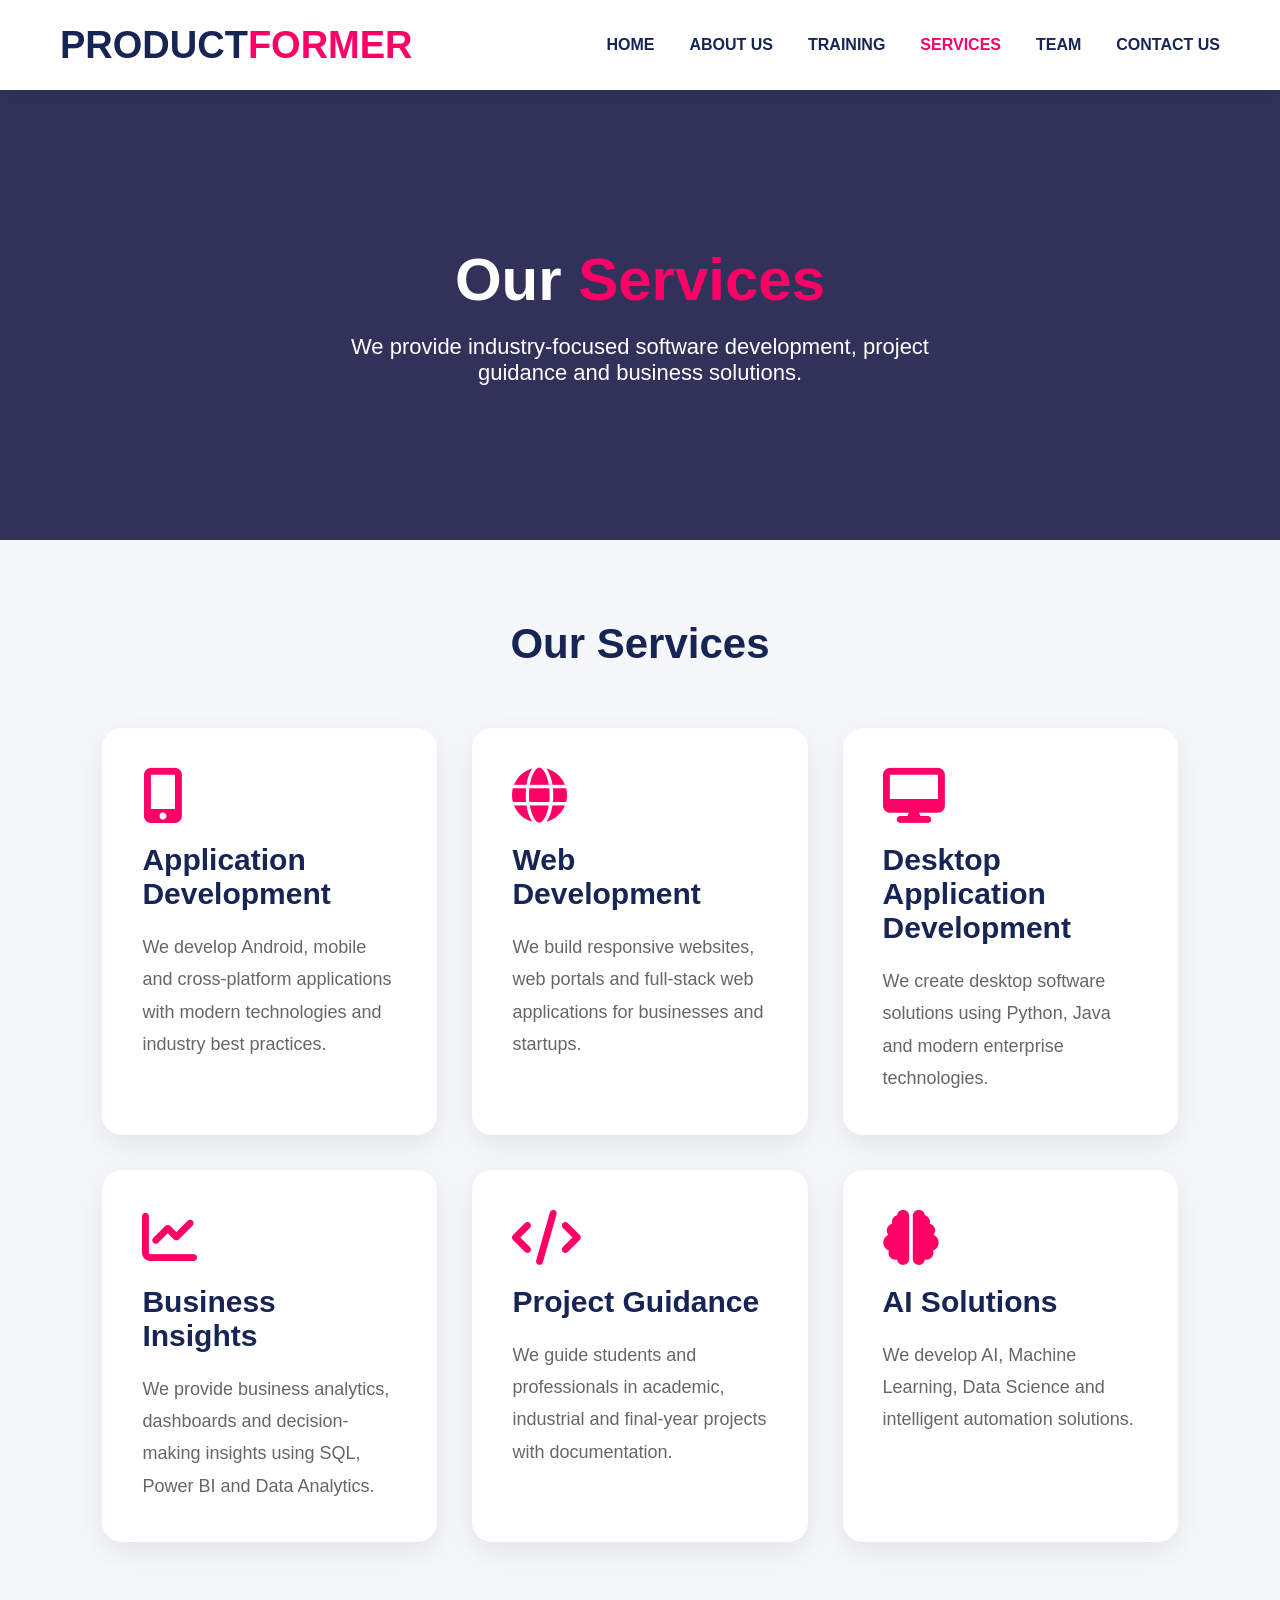
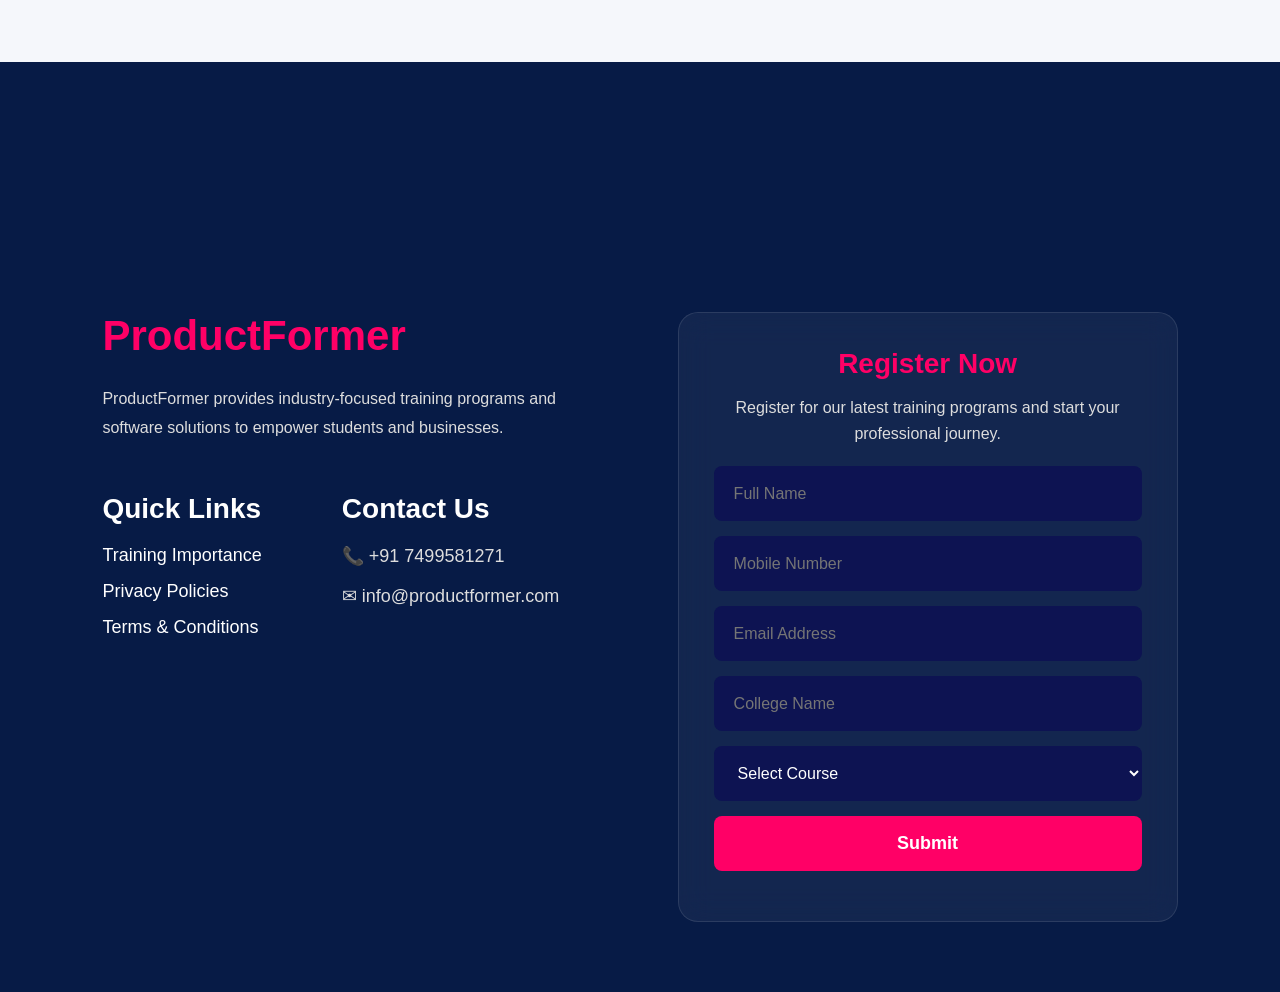
==== pages/services.html @ b0a740b0 "update chnages" ====
<!DOCTYPE html>
<html lang="en">

<head>

    <meta charset="UTF-8">

    <meta name="viewport"
          content="width=device-width, initial-scale=1.0">

    <title>Our Services | ProductFormer</title>

    <link rel="stylesheet"
          href="../css/services.css">

    <link rel="stylesheet"
          href="https://cdnjs.cloudflare.com/ajax/libs/font-awesome/6.7.2/css/all.min.css">

</head>

<body>

<!-- ================= NAVBAR ================= -->

<header>


    <nav class="navbar">

        <div class="logo">
            PRODUCT<span>FORMER</span>
        </div>

        <ul class="nav-menu">

            <li>
                <a href="../index.html">
                    HOME
                </a>
            </li>

            <li>
                <a href="#contact-us">
                    ABOUT US
                </a>

            <li>
                <a href="training.html">
                    TRAINING
                </a>
            </li>

            <li>
                <a href="services.html"
                class="active">
                    SERVICES
                </a>
            </li>

            <li>
                <a href="#">
                    TEAM
                </a>
            </li>

            <li>
                <a href="#contact-us">
                    CONTACT US
                </a>
            </li>

        </ul>

        <!-- MOBILE HAMBURGER -->

        <div class="hamburger">

            <span></span>
            <span></span>
            <span></span>

        </div>

    </nav>

</header>


<!-- ================= HERO SECTION ================= -->

<section class="service-hero">

    <div class="hero-overlay">

<h1>
    Our <span>Services</span>
</h1>

        <p>
            We provide industry-focused software
            development, project guidance and
            business solutions.
        </p>

    </div>

</section>


<!-- ================= SERVICES SECTION ================= -->

<section class="services-section">

    <h2>
        Our Services
    </h2>

    <div class="services-container">

        <!-- APPLICATION DEVELOPMENT -->

        <div class="service-card">

            <i class="fa-solid fa-mobile-screen-button"></i>

            <h3>
                Application Development
            </h3>

            <p>
                We develop Android, mobile and
                cross-platform applications with
                modern technologies and industry
                best practices.
            </p>

        </div>


        <!-- WEB DEVELOPMENT -->

        <div class="service-card">

            <i class="fa-solid fa-globe"></i>

            <h3>
                Web Development
            </h3>

            <p>
                We build responsive websites,
                web portals and full-stack web
                applications for businesses
                and startups.
            </p>

        </div>


        <!-- DESKTOP APPLICATION -->

        <div class="service-card">

            <i class="fa-solid fa-desktop"></i>

            <h3>
                Desktop Application Development
            </h3>

            <p>
                We create desktop software
                solutions using Python, Java
                and modern enterprise
                technologies.
            </p>

        </div>


        <!-- BUSINESS INSIGHTS -->

        <div class="service-card">

            <i class="fa-solid fa-chart-line"></i>

            <h3>
                Business Insights
            </h3>

            <p>
                We provide business analytics,
                dashboards and decision-making
                insights using SQL, Power BI
                and Data Analytics.
            </p>

        </div>


        <!-- PROJECT GUIDANCE -->

        <div class="service-card">

            <i class="fa-solid fa-code"></i>

            <h3>
                Project Guidance
            </h3>

            <p>
                We guide students and
                professionals in academic,
                industrial and final-year
                projects with documentation.
            </p>

        </div>


        <!-- AI SOLUTIONS -->

        <div class="service-card">

            <i class="fa-solid fa-brain"></i>

            <h3>
                AI Solutions
            </h3>

            <p>
                We develop AI, Machine Learning,
                Data Science and intelligent
                automation solutions.
            </p>

        </div>

    </div>

</section>

<!-- ================= FOOTER ================= -->

<footer class="footer">
    <footer class="footer" id="footer"></footer>

    <div class="footer-container">

        <!-- LEFT -->

<div class="footer-box company-box">

    <h2 class="company-title">
        ProductFormer
    </h2>

    <p class="company-desc">
        ProductFormer provides industry-focused
        training programs and software solutions
        to empower students and businesses.
    </p>

    <div class="footer-info">

        <!-- QUICK LINKS -->

        <div class="footer-links">

                            <h3>Quick Links</h3>
                <a href="javascript:void(0)"
                onclick="openModal('training')">
                    Training Importance
                </a>

                <a href="javascript:void(0)"
                onclick="openModal('privacy')">
                    Privacy Policies
                </a>

                <a href="javascript:void(0)"
                onclick="openModal('terms')">
                    Terms & Conditions
                </a>

        </div>

        <!-- CONTACT -->

        <div class="contact-box" id="contact-us">

            <h3>Contact Us</h3>

            <p>
                📞 +91 7499581271
            </p>

            <p>
                ✉ info@productformer.com
            </p>

            <!-- <p>
                📍 Chh.Sambhaji Nagar, Maharashtra, India
            </p> -->

        </div>

    </div>

</div>

        <!-- RIGHT REGISTRATION -->

        <div class="footer-box registration-box">
            

            <h2>Register Now</h2>

            <p>
                Register for our latest training
                programs and start your
                professional journey.
            </p>

            <form id="registerForm">

                <input
                    type="text"
                    name="fullname"
                    placeholder="Full Name"
                    required>

                <input
                    type="tel"
                    name="mobile"
                    placeholder="Mobile Number"
                    required>

                <input
                    type="email"
                    name="email"
                    placeholder="Email Address"
                    required>

                <input
                    type="text"
                    name="college"
                    placeholder="College Name"
                    required>

                <select
                    name="course"
                    required>

                    <option value="">
                        Select Course
                    </option>

                    <option>
                        Python Development
                    </option>

                    <option>
                        SQL & Database
                    </option>

                    <option>
                        Data Analytics
                    </option>

                    <option>
                        Data Science
                    </option>

                    <option>
                        Power BI
                    </option>

                    <option>
                        Artificial Intelligence
                    </option>

                    <option>
                        Full Stack Development
                    </option>

                </select>

                <button
                    type="submit"
                    class="register-btn">

                    Submit

                </button>

                <div id="message"></div>

            </form>

        </div>

    </div>

</footer>


<!-- JS -->
<div id="popupModal" class="modal">

    <div class="modal-content">

        <span class="close"
              onclick="closeModal()">
            &times;
        </span>

        <h2 id="popupTitle"></h2>

        <div id="popupBody"></div>

    </div>

</div>

<!-- JS -->

<script src="../js/popup.js"></script>
<script src="../js/script.js"></script>
<script src="../js/registration.js"></script>
</body>
</html>
---- css/services.css ----
*{
    margin:0;
    padding:0;
    box-sizing:border-box;
    font-family:'Segoe UI',sans-serif;
    scroll-behavior:smooth;
}

body{
    background:#f5f7fb;
    color:#172554;
}

/* ================= NAVBAR ================= */

.navbar{
    position:fixed;
    top:0;
    width:100%;
    height:90px;
    background:#fff;
    display:flex;
    justify-content:space-between;
    align-items:center;
    padding:0 60px;
    z-index:1000;
    box-shadow:0 2px 15px rgba(0,0,0,.08);
}

.logo{
    font-size:38px;
    font-weight:900;
    color:#172554;
}

.logo span{
    color:#ff0066;
}

.nav-menu{
    display:flex;
    list-style:none;
    gap:35px;
}

.nav-menu a{
    text-decoration:none;
    color:#172554;
    font-weight:600;
    transition:.3s;
}

.nav-menu a:hover,
.nav-menu .active{
    color:#ff0066;
}


/* ================= HERO ================= */

.service-hero{
    height:50vh;

    background:
    linear-gradient(
        rgba(0,0,50,.8),
        rgba(0,0,50,.8)
    ),
    url('https://images.unsplash.com/photo-1516321318423-f06f85e504b3');

    background-size:cover;
    background-position:center;

    display:flex;
    justify-content:center;
    align-items:center;

    text-align:center;
    color:white;

    margin-top:90px;

    animation:bgZoom 15s infinite alternate;
}

.hero-overlay{
    animation:fadeUp 1.2s ease;
}

.hero-overlay h1{
    font-size:60px;
    margin-bottom:20px;
    font-weight:800;
}

.hero-overlay h1 span{
    color:#ff0066;
}

.hero-overlay p{
    font-size:22px;
    width:70%;
    margin:auto;
}

/* ================= SERVICES ================= */

.services-section{
    padding:80px 8%;
    background:#f5f7fb;
}

.services-section h2{

    text-align:center;

    font-size:42px;

    color:#172554;

    margin-bottom:60px;

    animation:slideLeft 1s ease;
}

.services-container{

    display:grid;

    grid-template-columns:
    repeat(auto-fit,minmax(320px,1fr));

    gap:35px;
}


/* ================= CARD ================= */

.service-card{

    background:white;

    padding:40px;

    border-radius:20px;

    box-shadow:
    0 10px 30px
    rgba(0,0,0,.08);

    transition:.4s;
}
.service-card:hover{

    transform:
    translateY(-12px)
    scale(1.03);

    box-shadow:
    0 20px 40px
    rgba(0,0,0,.15);
}
.service-card i{

    font-size:55px;

    color:#ff0066;

    margin-bottom:20px;

    transition:.4s;
}

.service-card:hover i{

    transform:
    rotate(15deg)
    scale(1.2);
}

.service-card h3{
    font-size:30px;
    color:#172554;
    margin-bottom:20px;
}

.service-card p{
    font-size:18px;
    line-height:1.8;
    color:#666;
}


/* ================= FOOTER ================= */

.footer{
    background:#071d4a;
    color:white;
    text-align:center;
    padding:30px;
    margin-top:40px;
}

.footer p{
    font-size:16px;
    color:#ddd;
}


/* ================= MOBILE ================= */

@media(max-width:992px){

    .navbar{
        padding:0 20px;
    }

    .logo{
        font-size:28px;
    }

    .nav-menu{
        gap:15px;
    }

    .hero-overlay h1{
        font-size:45px;
    }

    .hero-overlay p{
        width:90%;
        font-size:18px;
    }

    .services-section h2{
        font-size:38px;
    }

    .service-card{
        padding:30px;
    }

    .service-card h3{
        font-size:24px;
    }

    .service-card p{
        font-size:16px;
    }
}

/* ANIMATIONS */

@keyframes fadeUp {
    from{
        opacity:0;
        transform:translateY(50px);
    }
    to{
        opacity:1;
        transform:translateY(0);
    }
}

@keyframes zoomIn {
    from{
        opacity:0;
        transform:scale(0.8);
    }
    to{
        opacity:1;
        transform:scale(1);
    }
}

@keyframes glow {
    0%{
        text-shadow:0 0 10px rgba(255,0,102,.3);
    }
    50%{
        text-shadow:0 0 25px rgba(255,0,102,.8);
    }
    100%{
        text-shadow:0 0 10px rgba(255,0,102,.3);
    }
}

/* HAMBURGER */

.hamburger{
    display:none;
    cursor:pointer;
}

.hamburger span{
    display:block;
    width:25px;
    height:3px;
    background:#172554;
    margin:5px 0;
    transition:.3s;
}

@media(max-width:1100px){

    .hamburger{
        display:block;
        z-index:2000;
    }

    .nav-menu{
        position:fixed;
        top:0;
        left:-100%;
        width:100%;
        height:100vh;
        background:#081b3d;

        display:flex;
        flex-direction:column;
        justify-content:center;
        align-items:center;

        gap:30px;

        transition:.4s;
        z-index:1500;
    }

    .nav-menu.active{
        left:0;
    }

    .nav-menu a{
        color:white;
        font-size:24px;
    }
}


/* ================= ANIMATIONS ================= */

@keyframes fadeUp{

    from{
        opacity:0;
        transform:translateY(50px);
    }

    to{
        opacity:1;
        transform:translateY(0);
    }
}

@keyframes slideLeft{

    from{
        opacity:0;
        transform:translateX(-100px);
    }

    to{
        opacity:1;
        transform:translateX(0);
    }
}

@keyframes cardShow{

    from{
        opacity:0;
        transform:translateY(60px);
    }

    to{
        opacity:1;
        transform:translateY(0);
    }
}

@keyframes bgZoom{

    from{
        background-size:100%;
    }

    to{
        background-size:110%;
    }
}



.footer{
    background:#071b46;
    padding:70px 8%;
    color:#fff;
}

.footer-container{
    display:flex;
    justify-content:space-between;
    align-items:flex-start;
    gap:80px;
}

/* LEFT */

.company-box{
    flex:1;
    text-align:left;     /* important */
}

.company-title{
    color:#ff0066;
    font-size:42px;
    font-weight:800;
    margin-bottom:25px;
}

.company-desc{
    font-size:18px;
    line-height:1.8;
    color:#ddd;
    max-width:700px;
}

.footer-info{
    display:flex;
    gap:80px;           /* reduce from 120 */
    margin-top:50px;
}

.footer-links h3,
.contact-box h3{
    font-size:28px;
    margin-bottom:20px;
}

.footer-links a{
    display:block;
    color:#fff;
    text-decoration:none;
    margin:15px 0;
    font-size:18px;
    transition:.3s;
}

.footer-links a:hover{
    color:#ff0066;
}

.contact-box p{
    font-size:18px;
    color:#ddd;
    margin:18px 0;
}

/* RIGHT FORM */

.registration-box{
    width:500px;
    background:rgba(255,255,255,.05);
    backdrop-filter:blur(15px);
    padding:35px;
    border-radius:20px;
    border:1px solid rgba(255,255,255,.1);
}

.registration-box h2{
    color:#ff0066;
    font-size:28px;
    margin-bottom:15px;
}

.registration-box p{
    color:#ddd;
    margin-bottom:20px;
    line-height:1.6;
}

.registration-box form{
    display:flex;
    flex-direction:column;
    gap:15px;
}

.registration-box input,
.registration-box select{
    height:55px;
    padding:0 20px;
    border:none;
    border-radius:8px;
    background:#0d1352;
    color:white;
    font-size:16px;
}

.register-btn{
    height:55px;
    background:#ff0066;
    border:none;
    border-radius:8px;
    color:white;
    font-size:18px;
    font-weight:700;
    cursor:pointer;
    transition:.3s;
}

.register-btn:hover{
    transform:translateY(-3px);
}
/* ================= POPUP MODAL ================= */

.modal{
    display:none;
    position:fixed;
    top:0;
    left:0;
    width:100%;
    height:100%;
    background:rgba(0,0,0,.75);
    z-index:9999;

    justify-content:center;
    align-items:center;

    animation:fadeIn .3s ease;
}

.modal-content{

    background:#ffffff;

    width:75%;
    max-width:900px;

    max-height:85vh;

    border-radius:18px;

    padding:35px 40px;

    position:relative;

    overflow:hidden;

    box-shadow:
    0 20px 50px rgba(0,0,0,.25);

    animation:popupShow .3s ease;
}

/* CLOSE BUTTON */

.close{
    position:absolute;
    top:18px;
    right:25px;

    font-size:32px;
    font-weight:700;

    cursor:pointer;

    color:#666;

    transition:.3s;
}

.close:hover{
    color:#ff0066;
    transform:rotate(90deg);
}

/* TITLE */

#popupTitle{
    color:#172554;
    font-size:34px;
    margin-bottom:25px;
    padding-bottom:15px;

    border-bottom:
    2px solid #eee;
}

/* SCROLLABLE BODY */

.popup-scroll{

    max-height:60vh;

    overflow-y:auto;

    padding-right:15px;

    line-height:1.9;
}

/* SCROLLBAR */

.popup-scroll::-webkit-scrollbar{
    width:8px;
}

.popup-scroll::-webkit-scrollbar-track{
    background:#f1f1f1;
    border-radius:10px;
}

.popup-scroll::-webkit-scrollbar-thumb{
    background:#ff0066;
    border-radius:10px;
}

/* PARAGRAPHS */

.popup-scroll p{
    font-size:17px;
    color:#444;
    margin-bottom:18px;
    text-align:justify;
}

/* HEADINGS */

.popup-scroll h3{

    color:#172554;

    font-size:24px;

    margin-top:30px;
    margin-bottom:15px;

    padding-left:12px;

    border-left:
    5px solid #ff0066;
}

/* LISTS */

.popup-scroll ul,
.popup-scroll ol{

    margin-left:25px;
    margin-bottom:25px;
}

.popup-scroll li{

    margin-bottom:14px;

    font-size:16px;

    color:#555;

    line-height:1.8;
}

/* TERMS CHECKBOX */

.terms-check{

    margin-top:30px;

    padding:18px;

    background:#f8f8f8;

    border-radius:10px;

    border:1px solid #ddd;
}

.terms-check label{

    display:flex;

    align-items:flex-start;

    gap:12px;

    font-size:16px;

    color:#333;

    cursor:pointer;
}

.terms-check input{
    margin-top:4px;
    transform:scale(1.2);
}

/* ANIMATIONS */

@keyframes fadeIn{

    from{
        opacity:0;
    }

    to{
        opacity:1;
    }
}

@keyframes popupShow{

    from{
        opacity:0;
        transform:scale(.9);
    }

    to{
        opacity:1;
        transform:scale(1);
    }
}
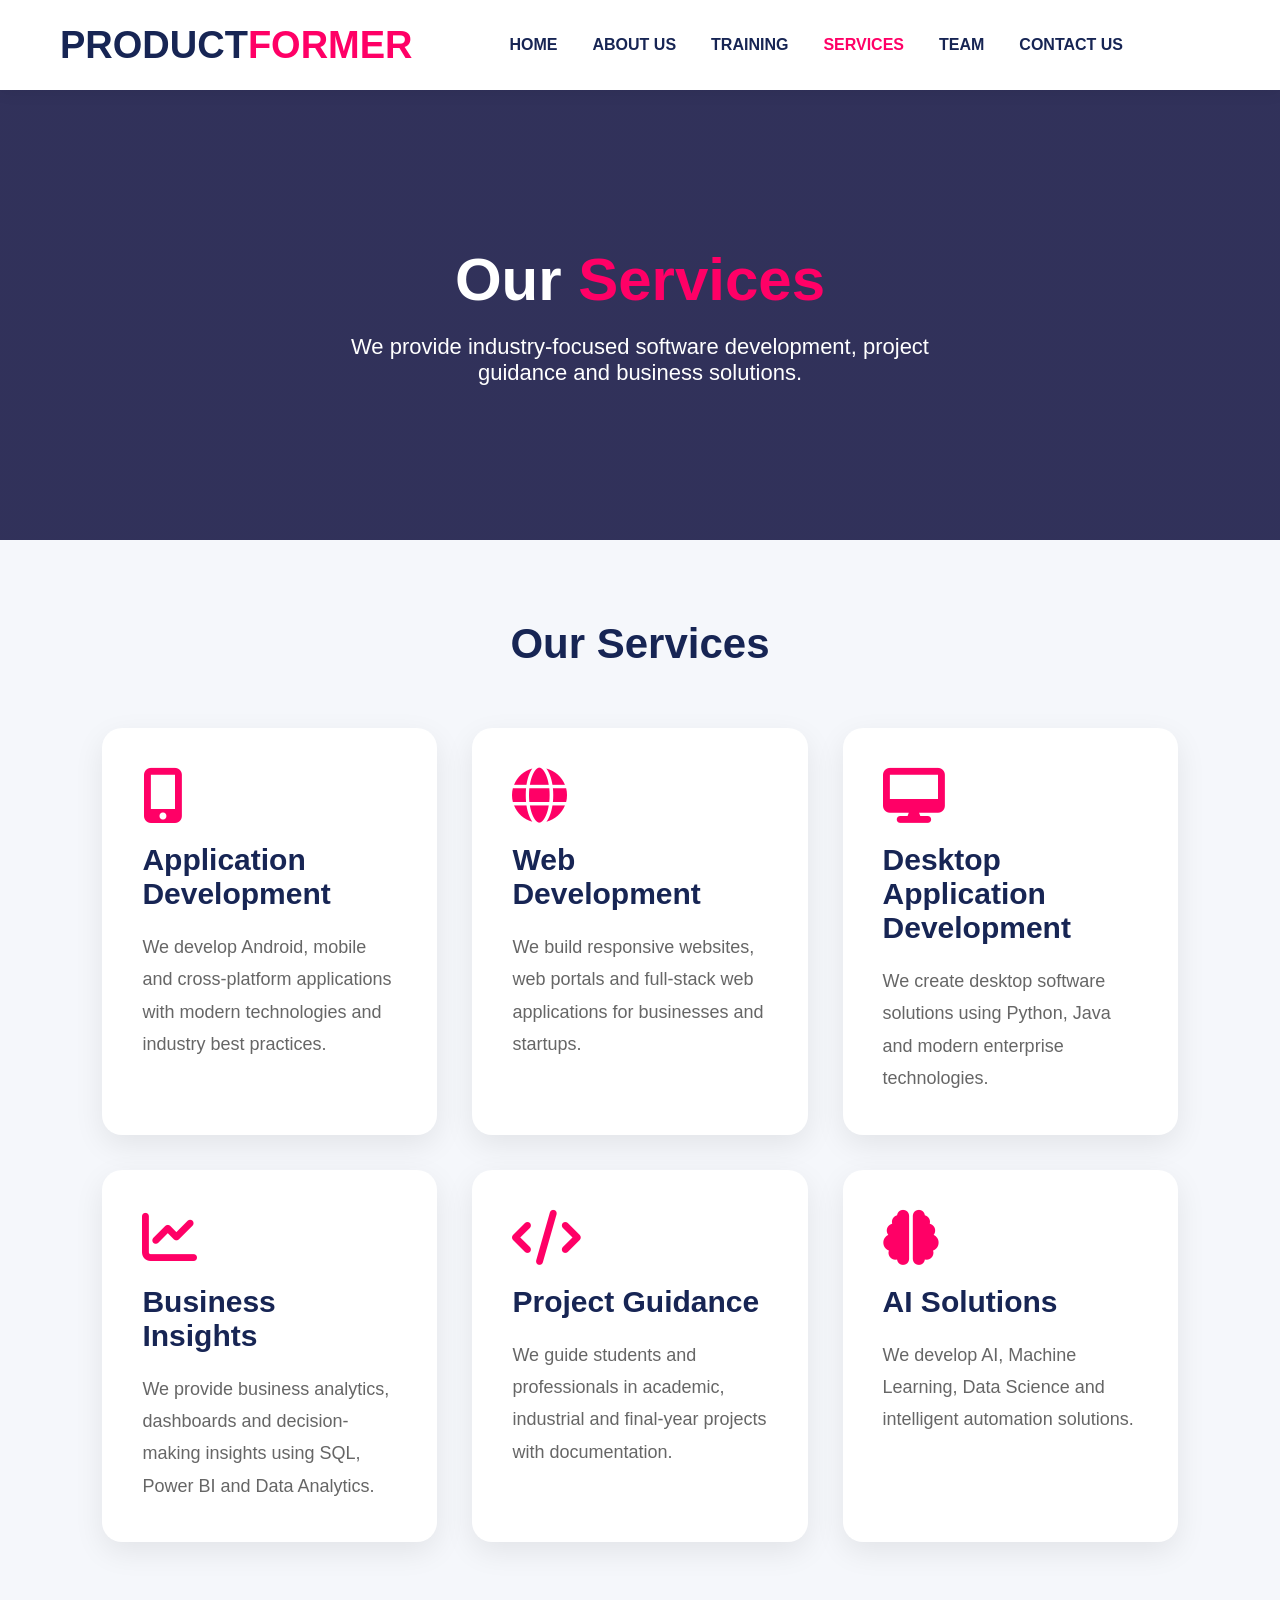
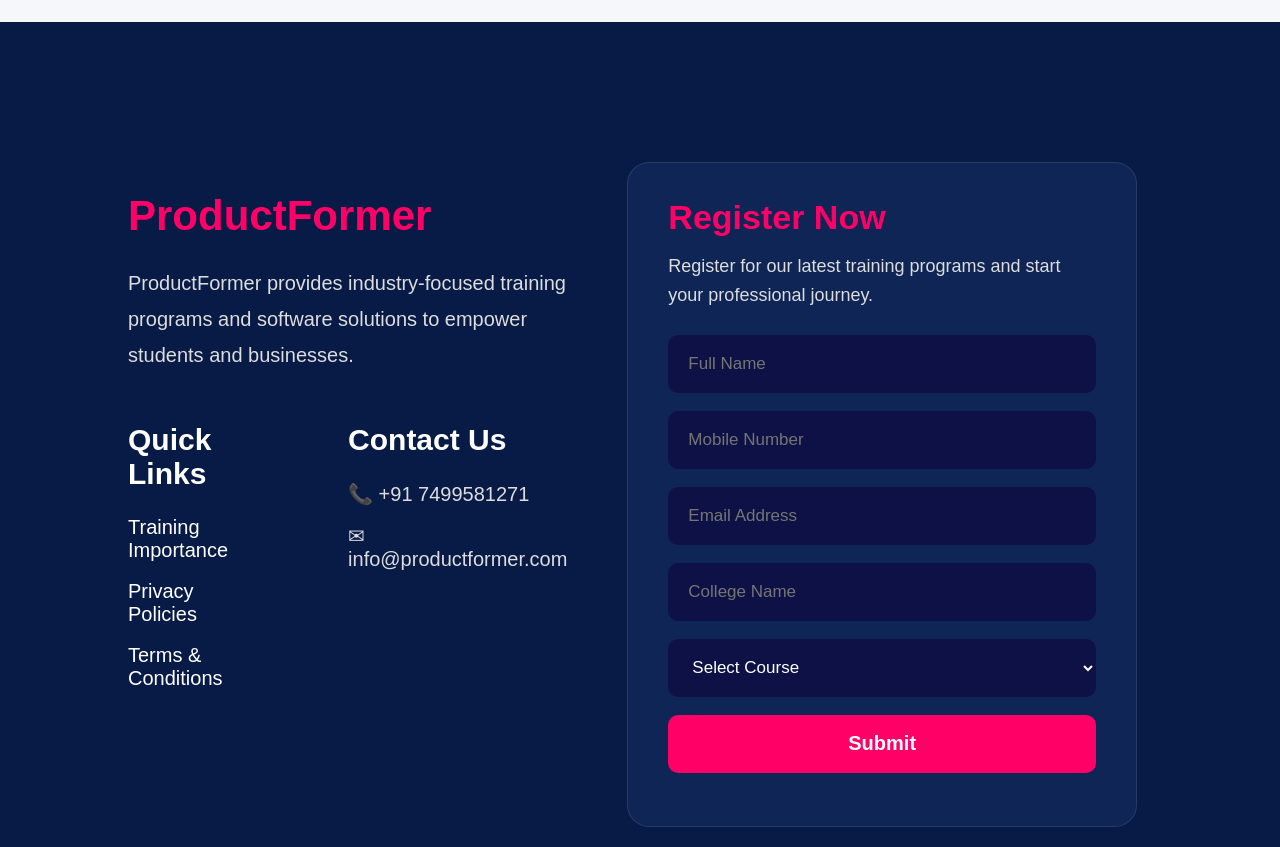
==== commit da2117b0: "update chnages" ====
--- a/pages/services.html
+++ b/pages/services.html
@@ -264,26 +264,26 @@
 
         <!-- QUICK LINKS -->
 
-        <div class="footer-links">
-
-                            <h3>Quick Links</h3>
-                <a href="javascript:void(0)"
-                onclick="openModal('training')">
-                    Training Importance
-                </a>
-
-                <a href="javascript:void(0)"
-                onclick="openModal('privacy')">
-                    Privacy Policies
-                </a>
-
-                <a href="javascript:void(0)"
-                onclick="openModal('terms')">
-                    Terms & Conditions
-                </a>
-
-        </div>
-
+    <div class="footer-links">
+
+        <h3>Quick Links</h3>
+
+        <a href="javascript:void(0)"
+        onclick="openModal('training')">
+            Training Importance
+        </a>
+
+        <a href="javascript:void(0)"
+        onclick="openModal('privacy')">
+            Privacy Policies
+        </a>
+
+        <a href="javascript:void(0)"
+        onclick="openModal('terms')">
+            Terms & Conditions
+        </a>
+
+    </div>
         <!-- CONTACT -->
 
         <div class="contact-box" id="contact-us">
@@ -405,26 +405,28 @@
 
 
 <!-- JS -->
-<div id="popupModal" class="modal">
-
-    <div class="modal-content">
-
-        <span class="close"
+
+<!-- POPUP -->
+
+<div class="popup-modal" id="popupModal">
+
+    <div class="popup-content">
+
+        <span class="close-btn"
               onclick="closeModal()">
             &times;
         </span>
 
         <h2 id="popupTitle"></h2>
 
-        <div id="popupBody"></div>
+        <div id="popupBody" class="popup-scroll"></div>
 
     </div>
 
 </div>
 
 <!-- JS -->
-
-<script src="../js/popup.js"></script>
+ <script src="../js/pop.js"></script>
 <script src="../js/script.js"></script>
 <script src="../js/registration.js"></script>
 </body>
--- a/css/services.css
+++ b/css/services.css
@@ -190,211 +190,11 @@
     color:#666;
 }
 
-
 /* ================= FOOTER ================= */
-
-.footer{
-    background:#071d4a;
-    color:white;
-    text-align:center;
-    padding:30px;
-    margin-top:40px;
-}
-
-.footer p{
-    font-size:16px;
-    color:#ddd;
-}
-
-
-/* ================= MOBILE ================= */
-
-@media(max-width:992px){
-
-    .navbar{
-        padding:0 20px;
-    }
-
-    .logo{
-        font-size:28px;
-    }
-
-    .nav-menu{
-        gap:15px;
-    }
-
-    .hero-overlay h1{
-        font-size:45px;
-    }
-
-    .hero-overlay p{
-        width:90%;
-        font-size:18px;
-    }
-
-    .services-section h2{
-        font-size:38px;
-    }
-
-    .service-card{
-        padding:30px;
-    }
-
-    .service-card h3{
-        font-size:24px;
-    }
-
-    .service-card p{
-        font-size:16px;
-    }
-}
-
-/* ANIMATIONS */
-
-@keyframes fadeUp {
-    from{
-        opacity:0;
-        transform:translateY(50px);
-    }
-    to{
-        opacity:1;
-        transform:translateY(0);
-    }
-}
-
-@keyframes zoomIn {
-    from{
-        opacity:0;
-        transform:scale(0.8);
-    }
-    to{
-        opacity:1;
-        transform:scale(1);
-    }
-}
-
-@keyframes glow {
-    0%{
-        text-shadow:0 0 10px rgba(255,0,102,.3);
-    }
-    50%{
-        text-shadow:0 0 25px rgba(255,0,102,.8);
-    }
-    100%{
-        text-shadow:0 0 10px rgba(255,0,102,.3);
-    }
-}
-
-/* HAMBURGER */
-
-.hamburger{
-    display:none;
-    cursor:pointer;
-}
-
-.hamburger span{
-    display:block;
-    width:25px;
-    height:3px;
-    background:#172554;
-    margin:5px 0;
-    transition:.3s;
-}
-
-@media(max-width:1100px){
-
-    .hamburger{
-        display:block;
-        z-index:2000;
-    }
-
-    .nav-menu{
-        position:fixed;
-        top:0;
-        left:-100%;
-        width:100%;
-        height:100vh;
-        background:#081b3d;
-
-        display:flex;
-        flex-direction:column;
-        justify-content:center;
-        align-items:center;
-
-        gap:30px;
-
-        transition:.4s;
-        z-index:1500;
-    }
-
-    .nav-menu.active{
-        left:0;
-    }
-
-    .nav-menu a{
-        color:white;
-        font-size:24px;
-    }
-}
-
-
-/* ================= ANIMATIONS ================= */
-
-@keyframes fadeUp{
-
-    from{
-        opacity:0;
-        transform:translateY(50px);
-    }
-
-    to{
-        opacity:1;
-        transform:translateY(0);
-    }
-}
-
-@keyframes slideLeft{
-
-    from{
-        opacity:0;
-        transform:translateX(-100px);
-    }
-
-    to{
-        opacity:1;
-        transform:translateX(0);
-    }
-}
-
-@keyframes cardShow{
-
-    from{
-        opacity:0;
-        transform:translateY(60px);
-    }
-
-    to{
-        opacity:1;
-        transform:translateY(0);
-    }
-}
-
-@keyframes bgZoom{
-
-    from{
-        background-size:100%;
-    }
-
-    to{
-        background-size:110%;
-    }
-}
-
-
 
 .footer{
     background:#071b46;
-    padding:70px 8%;
+    padding:60px 10% 20px;
     color:#fff;
 }
 
@@ -402,14 +202,14 @@
     display:flex;
     justify-content:space-between;
     align-items:flex-start;
-    gap:80px;
-}
-
-/* LEFT */
+    gap:60px;
+}
+
+/* LEFT SIDE */
 
 .company-box{
     flex:1;
-    text-align:left;     /* important */
+    padding-top:30px;    /* moves content slightly down */
 }
 
 .company-title{
@@ -420,7 +220,7 @@
 }
 
 .company-desc{
-    font-size:18px;
+    font-size:20px;
     line-height:1.8;
     color:#ddd;
     max-width:700px;
@@ -428,93 +228,137 @@
 
 .footer-info{
     display:flex;
-    gap:80px;           /* reduce from 120 */
+    gap:120px;
     margin-top:50px;
 }
 
 .footer-links h3,
 .contact-box h3{
-    font-size:28px;
-    margin-bottom:20px;
+    font-size:30px;
+    margin-bottom:25px;
+    color:#fff;
 }
 
 .footer-links a{
     display:block;
     color:#fff;
     text-decoration:none;
-    margin:15px 0;
-    font-size:18px;
+    margin:18px 0;
+    font-size:20px;
     transition:.3s;
 }
 
 .footer-links a:hover{
     color:#ff0066;
+    padding-left:8px;
 }
 
 .contact-box p{
-    font-size:18px;
+    font-size:20px;
     color:#ddd;
     margin:18px 0;
 }
 
-/* RIGHT FORM */
-
+/* RIGHT SIDE REGISTRATION FORM */
+
+.register-section,
 .registration-box{
-    width:500px;
-    background:rgba(255,255,255,.05);
-    backdrop-filter:blur(15px);
-    padding:35px;
-    border-radius:20px;
+    width:700px;               /* wider */
+    background:#0e2555;
+    padding:35px 40px;
+    border-radius:22px;
+    margin-right:15px;
     border:1px solid rgba(255,255,255,.1);
 }
 
+.register-section h2,
 .registration-box h2{
     color:#ff0066;
-    font-size:28px;
+    font-size:34px;
     margin-bottom:15px;
 }
 
+.register-section p,
 .registration-box p{
     color:#ddd;
-    margin-bottom:20px;
+    font-size:18px;
     line-height:1.6;
-}
-
+    margin-bottom:25px;
+}
+
+.register-section form,
 .registration-box form{
     display:flex;
     flex-direction:column;
-    gap:15px;
-}
-
+    gap:18px;
+}
+
+.register-section input,
+.register-section select,
 .registration-box input,
 .registration-box select{
-    height:55px;
+    height:58px;
     padding:0 20px;
     border:none;
-    border-radius:8px;
-    background:#0d1352;
-    color:white;
-    font-size:16px;
-}
-
+    border-radius:10px;
+    background:#0e1146;
+    color:#fff;
+    font-size:17px;
+}
+
+.submit-btn,
 .register-btn{
-    height:55px;
+    height:58px;
+    border:none;
+    border-radius:10px;
     background:#ff0066;
-    border:none;
-    border-radius:8px;
-    color:white;
-    font-size:18px;
+    color:#fff;
+    font-size:20px;
     font-weight:700;
     cursor:pointer;
     transition:.3s;
 }
 
+.submit-btn:hover,
 .register-btn:hover{
     transform:translateY(-3px);
 }
-/* ================= POPUP MODAL ================= */
-
-.modal{
+
+/* MOBILE */
+
+@media(max-width:1100px){
+
+    .footer-container{
+        flex-direction:column;
+    }
+
+    .footer-info{
+        flex-direction:column;
+        gap:40px;
+    }
+
+    .register-section,
+    .registration-box{
+        width:100%;
+    }
+
+    .company-title{
+        font-size:34px;
+    }
+
+    .company-desc{
+        font-size:18px;
+    }
+
+    .footer-links a,
+    .contact-box p{
+        font-size:18px;
+    }
+}
+
+/* ================= POPUP ================= */
+
+.popup-modal{
     display:none;
     position:fixed;
     top:0;
@@ -530,13 +374,11 @@
     animation:fadeIn .3s ease;
 }
 
-.modal-content{
-
-    background:#ffffff;
+.popup-content{
+    background:#fff;
 
     width:75%;
     max-width:900px;
-
     max-height:85vh;
 
     border-radius:18px;
@@ -548,56 +390,83 @@
     overflow:hidden;
 
     box-shadow:
-    0 20px 50px rgba(0,0,0,.25);
+        0 20px 50px rgba(0,0,0,.25);
 
     animation:popupShow .3s ease;
 }
 
-/* CLOSE BUTTON */
-
-.close{
+.close-btn{
     position:absolute;
-    top:18px;
-    right:25px;
-
+    top:15px;
+    right:20px;
+
+    font-size:35px;
+    font-weight:700;
+
+    cursor:pointer;
+    color:#666;
+
+    transition:.3s;
+}
+
+.close-btn:hover{
+    color:#ff0066;
+    transform:rotate(90deg);
+}
+
+#popupTitle{
+    color:#172554;
     font-size:32px;
-    font-weight:700;
-
-    cursor:pointer;
-
-    color:#666;
-
-    transition:.3s;
-}
-
-.close:hover{
-    color:#ff0066;
-    transform:rotate(90deg);
-}
-
-/* TITLE */
-
-#popupTitle{
-    color:#172554;
-    font-size:34px;
-    margin-bottom:25px;
+    margin-bottom:20px;
+
     padding-bottom:15px;
 
-    border-bottom:
-    2px solid #eee;
-}
-
-/* SCROLLABLE BODY */
+    border-bottom:2px solid #eee;
+}
 
 .popup-scroll{
-
     max-height:60vh;
-
     overflow-y:auto;
 
     padding-right:15px;
 
-    line-height:1.9;
+    line-height:1.8;
+}
+
+.popup-scroll h3{
+    color:#172554;
+
+    font-size:24px;
+
+    margin:25px 0 15px;
+
+    border-left:5px solid #ff0066;
+
+    padding-left:10px;
+}
+
+.popup-scroll p{
+    font-size:17px;
+    color:#444;
+
+    margin-bottom:18px;
+
+    line-height:1.8;
+}
+
+.popup-scroll ul,
+.popup-scroll ol{
+    margin-left:25px;
+    margin-bottom:20px;
+}
+
+.popup-scroll li{
+    font-size:16px;
+    color:#555;
+
+    margin-bottom:12px;
+
+    line-height:1.7;
 }
 
 /* SCROLLBAR */
@@ -608,7 +477,6 @@
 
 .popup-scroll::-webkit-scrollbar-track{
     background:#f1f1f1;
-    border-radius:10px;
 }
 
 .popup-scroll::-webkit-scrollbar-thumb{
@@ -616,107 +484,22 @@
     border-radius:10px;
 }
 
-/* PARAGRAPHS */
-
-.popup-scroll p{
-    font-size:17px;
-    color:#444;
-    margin-bottom:18px;
-    text-align:justify;
-}
-
-/* HEADINGS */
-
-.popup-scroll h3{
-
-    color:#172554;
-
-    font-size:24px;
-
-    margin-top:30px;
-    margin-bottom:15px;
-
-    padding-left:12px;
-
-    border-left:
-    5px solid #ff0066;
-}
-
-/* LISTS */
-
-.popup-scroll ul,
-.popup-scroll ol{
-
-    margin-left:25px;
-    margin-bottom:25px;
-}
-
-.popup-scroll li{
-
-    margin-bottom:14px;
-
-    font-size:16px;
-
-    color:#555;
-
-    line-height:1.8;
-}
-
-/* TERMS CHECKBOX */
-
-.terms-check{
-
-    margin-top:30px;
-
-    padding:18px;
-
-    background:#f8f8f8;
-
-    border-radius:10px;
-
-    border:1px solid #ddd;
-}
-
-.terms-check label{
-
-    display:flex;
-
-    align-items:flex-start;
-
-    gap:12px;
-
-    font-size:16px;
-
-    color:#333;
-
-    cursor:pointer;
-}
-
-.terms-check input{
-    margin-top:4px;
-    transform:scale(1.2);
-}
-
-/* ANIMATIONS */
+/* ANIMATION */
 
 @keyframes fadeIn{
-
     from{
         opacity:0;
     }
-
     to{
         opacity:1;
     }
 }
 
 @keyframes popupShow{
-
     from{
         opacity:0;
         transform:scale(.9);
     }
-
     to{
         opacity:1;
         transform:scale(1);
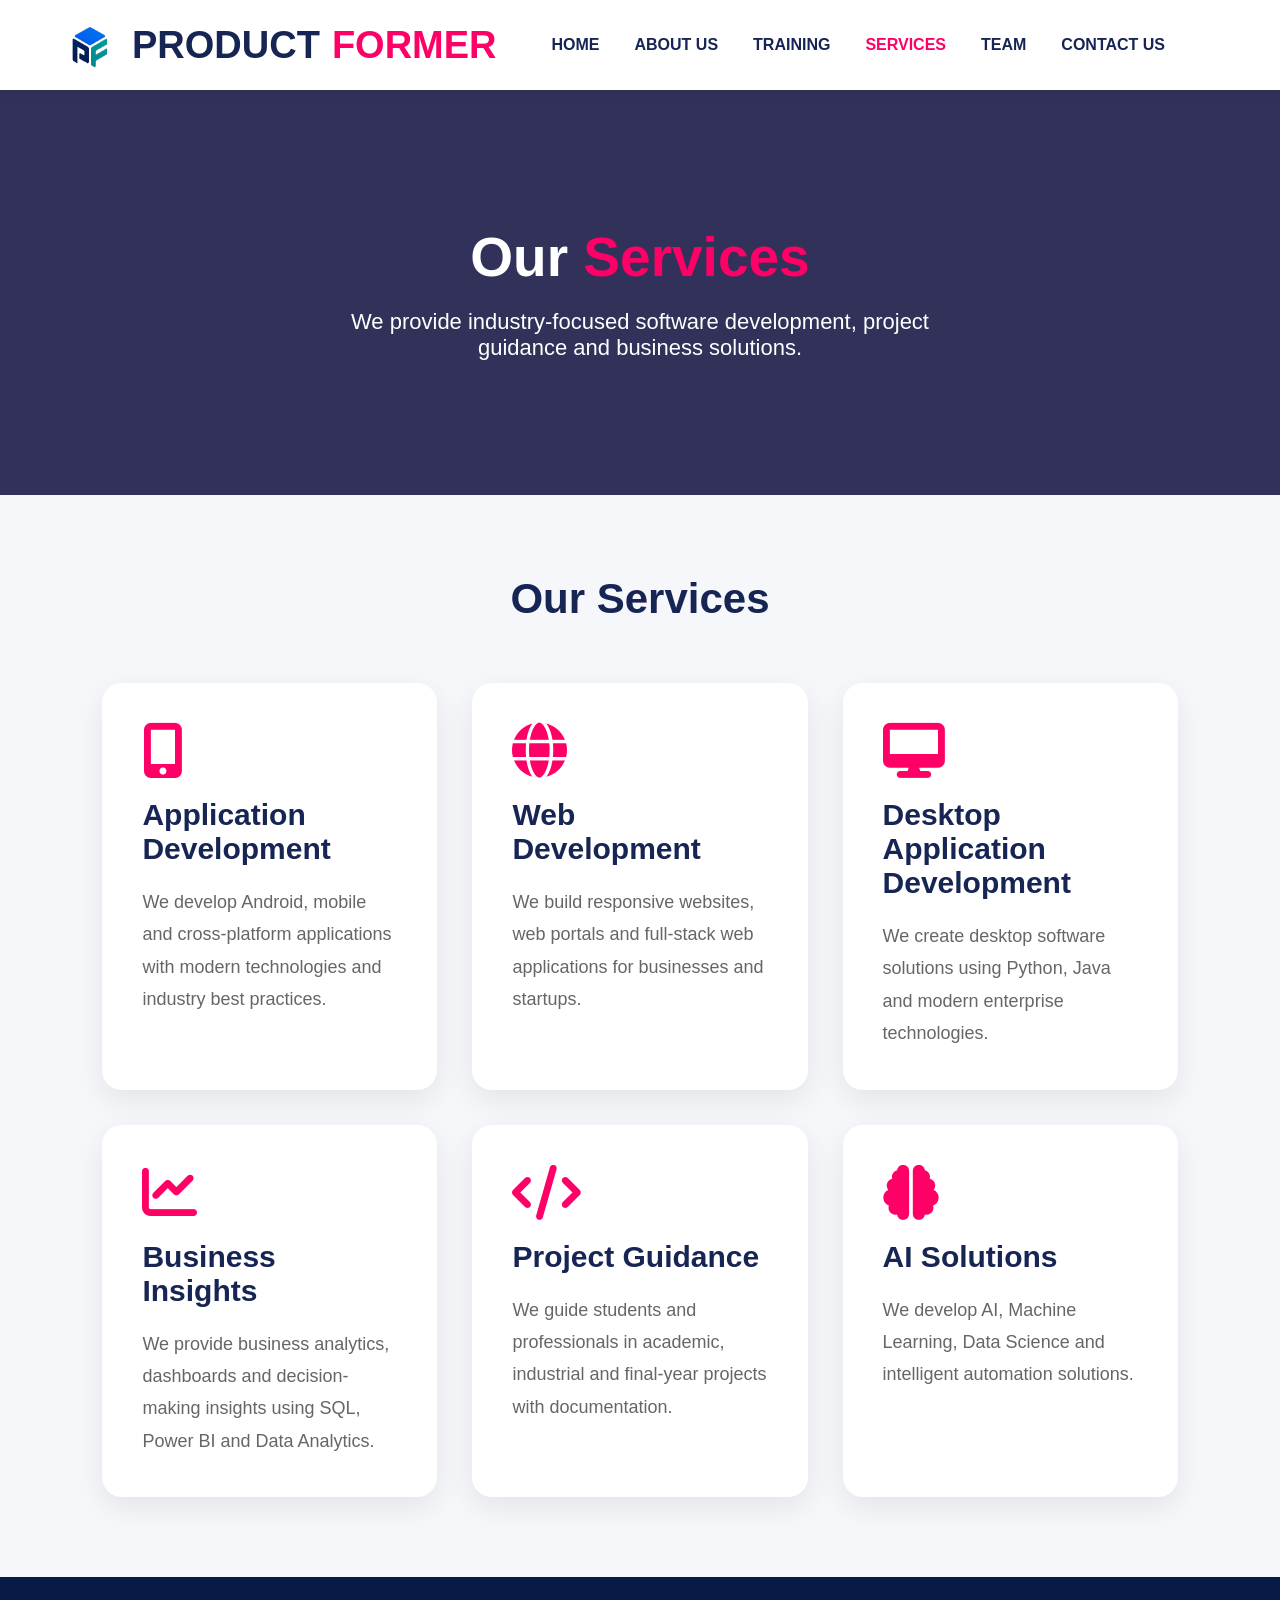
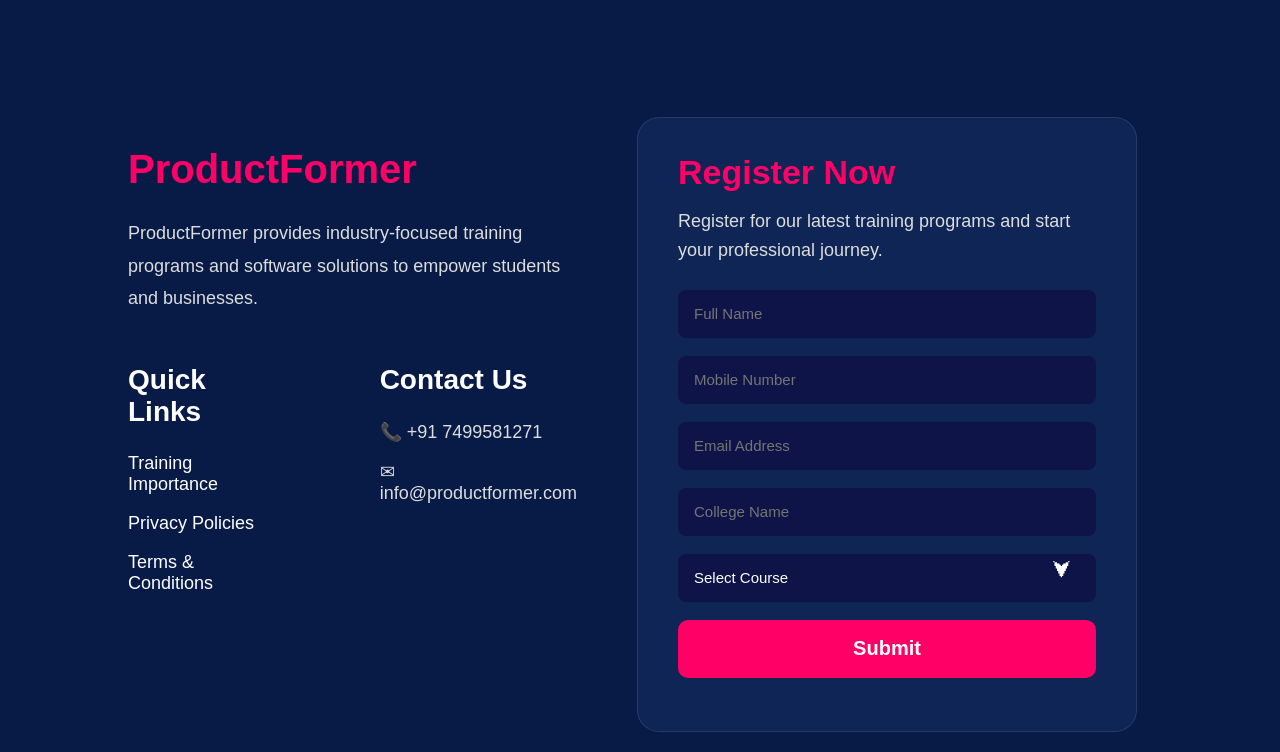
==== commit ffca85b0: "Update chnages" ====
--- a/pages/services.html
+++ b/pages/services.html
@@ -27,9 +27,10 @@
 
     <nav class="navbar">
 
-        <div class="logo">
-            PRODUCT<span>FORMER</span>
-        </div>
+    <div class="logo">
+        <img src="../images/productformer-logo.jpeg" alt="ProductFormer Logo">
+        PRODUCT<span>FORMER</span>
+    </div>
 
         <ul class="nav-menu">
 
--- a/css/services.css
+++ b/css/services.css
@@ -14,23 +14,28 @@
 /* ================= NAVBAR ================= */
 
 .navbar{
-    position:fixed;
-    top:0;
-    width:100%;
-    height:90px;
-    background:#fff;
-    display:flex;
-    justify-content:space-between;
-    align-items:center;
-    padding:0 60px;
-    z-index:1000;
-    box-shadow:0 2px 15px rgba(0,0,0,.08);
+    position: fixed;
+    top: 0;
+    left: 0;
+    width: 100%;
+    height: 90px;
+
+    display: flex;
+    align-items: center;
+    justify-content: space-between;
+
+    padding: 0 60px;
+
+    background: #fff;
+    box-shadow: 0 2px 15px rgba(0,0,0,.08);
+    z-index: 1000;
 }
 
 .logo{
-    font-size:38px;
-    font-weight:900;
-    color:#172554;
+    font-size: 38px;
+    font-weight: 900;
+    color: #172554;
+    margin: 0;
 }
 
 .logo span{
@@ -38,11 +43,19 @@
 }
 
 .nav-menu{
-    display:flex;
-    list-style:none;
-    gap:35px;
-}
-
+    display: flex;
+    align-items: center;
+    gap: 35px;
+
+    list-style: none;
+
+    margin: 0;
+    padding: 0;
+}
+
+.nav-menu li{
+    list-style: none;
+}
 .nav-menu a{
     text-decoration:none;
     color:#172554;
@@ -59,7 +72,7 @@
 /* ================= HERO ================= */
 
 .service-hero{
-    height:50vh;
+    height:45vh;
 
     background:
     linear-gradient(
@@ -88,7 +101,7 @@
 }
 
 .hero-overlay h1{
-    font-size:60px;
+    font-size:55px;
     margin-bottom:20px;
     font-weight:800;
 }
@@ -214,13 +227,13 @@
 
 .company-title{
     color:#ff0066;
-    font-size:42px;
+    font-size:40px;
     font-weight:800;
     margin-bottom:25px;
 }
 
 .company-desc{
-    font-size:20px;
+    font-size:18px;
     line-height:1.8;
     color:#ddd;
     max-width:700px;
@@ -234,7 +247,7 @@
 
 .footer-links h3,
 .contact-box h3{
-    font-size:30px;
+    font-size:28px;
     margin-bottom:25px;
     color:#fff;
 }
@@ -244,7 +257,7 @@
     color:#fff;
     text-decoration:none;
     margin:18px 0;
-    font-size:20px;
+    font-size:18px;
     transition:.3s;
 }
 
@@ -254,7 +267,7 @@
 }
 
 .contact-box p{
-    font-size:20px;
+    font-size:18px;
     color:#ddd;
     margin:18px 0;
 }
@@ -263,7 +276,7 @@
 
 .register-section,
 .registration-box{
-    width:700px;               /* wider */
+    width:500px;               /* wider */
     background:#0e2555;
     padding:35px 40px;
     border-radius:22px;
@@ -297,13 +310,44 @@
 .register-section select,
 .registration-box input,
 .registration-box select{
-    height:58px;
-    padding:0 20px;
+    width:100%;
+    height:48px;
+
+    padding:0 45px 0 16px;
+
     border:none;
-    border-radius:10px;
-    background:#0e1146;
+    border-radius:8px;
+    outline:none;
+
+    background:#0e1448;
     color:#fff;
-    font-size:17px;
+    font-size:15px;
+
+    box-sizing:border-box;
+
+    appearance:none;
+    -webkit-appearance:none;
+    -moz-appearance:none;
+}
+
+.registration-box{
+    position:relative;
+}
+
+.registration-box form{
+    position:relative;
+}
+
+.registration-box form::after{
+    content:"⮟";
+    position:absolute;
+
+    right:24px;
+    top:268px;   /* adjust if needed */
+
+    color:#fff;
+    font-size:20px;
+    pointer-events:none;
 }
 
 .submit-btn,
@@ -324,9 +368,30 @@
     transform:translateY(-3px);
 }
 
-/* MOBILE */
-
-@media(max-width:1100px){
+@media (max-width:1100px){
+
+    .navbar{
+        flex-direction:column;
+        justify-content:center;
+        height:auto;
+        padding:20px;
+    }
+
+    .logo{
+        margin-bottom:20px;
+        font-size:34px;
+    }
+
+    .nav-menu{
+        width:100%;
+        justify-content:center;
+        flex-wrap:wrap;
+        gap:18px;
+    }
+
+    .nav-menu a{
+        font-size:16px;
+    }
 
     .footer-container{
         flex-direction:column;
@@ -355,7 +420,6 @@
         font-size:18px;
     }
 }
-
 /* ================= POPUP ================= */
 
 .popup-modal{
@@ -504,4 +568,100 @@
         opacity:1;
         transform:scale(1);
     }
+}
+
+/* ================= NAVBAR RESPONSIVE ================= */
+
+@media (max-width:992px){
+
+    .navbar{
+        flex-direction:column;
+        justify-content:center;
+        align-items:center;
+        height:auto;
+        padding:20px;
+    }
+
+    .logo{
+        font-size:32px;
+        margin-bottom:18px;
+        text-align:center;
+    }
+
+    .nav-menu{
+        display:flex;
+        justify-content:center;
+        align-items:center;
+        flex-wrap:wrap;
+        gap:20px;
+        margin-top:10px;
+        width:100%;
+    }
+
+    .nav-menu li{
+        display:flex;
+    }
+
+    .nav-menu a{
+        font-size:18px;
+    }
+
+    .service-hero{
+        margin-top:145px;
+    }
+}
+
+@media (max-width:576px){
+
+    .logo{
+        font-size:28px;
+    }
+
+    .nav-menu{
+        gap:15px;
+    }
+
+    .nav-menu a{
+        font-size:15px;
+    }
+
+    .service-hero{
+        height:42vh;
+        margin-top:145px;
+    }
+
+    .hero-overlay h1{
+        font-size:34px;
+    }
+
+    .hero-overlay p{
+        width:90%;
+        font-size:17px;
+    }
+}   
+
+
+/* ================= PRODUCTFORMER LOGO ================= */
+
+.navbar .logo {
+    display:flex;
+    align-items:center;
+    gap:12px;
+    white-space:nowrap;
+}
+
+.navbar .logo img {
+    width:60px !important;
+    height:60px !important;
+
+    min-width:60px !important;
+    max-width:60px !important;
+
+    min-height:60px !important;
+    max-height:60px !important;
+
+    object-fit:contain !important;
+    display:block !important;
+
+    flex:0 0 60px !important;
 }
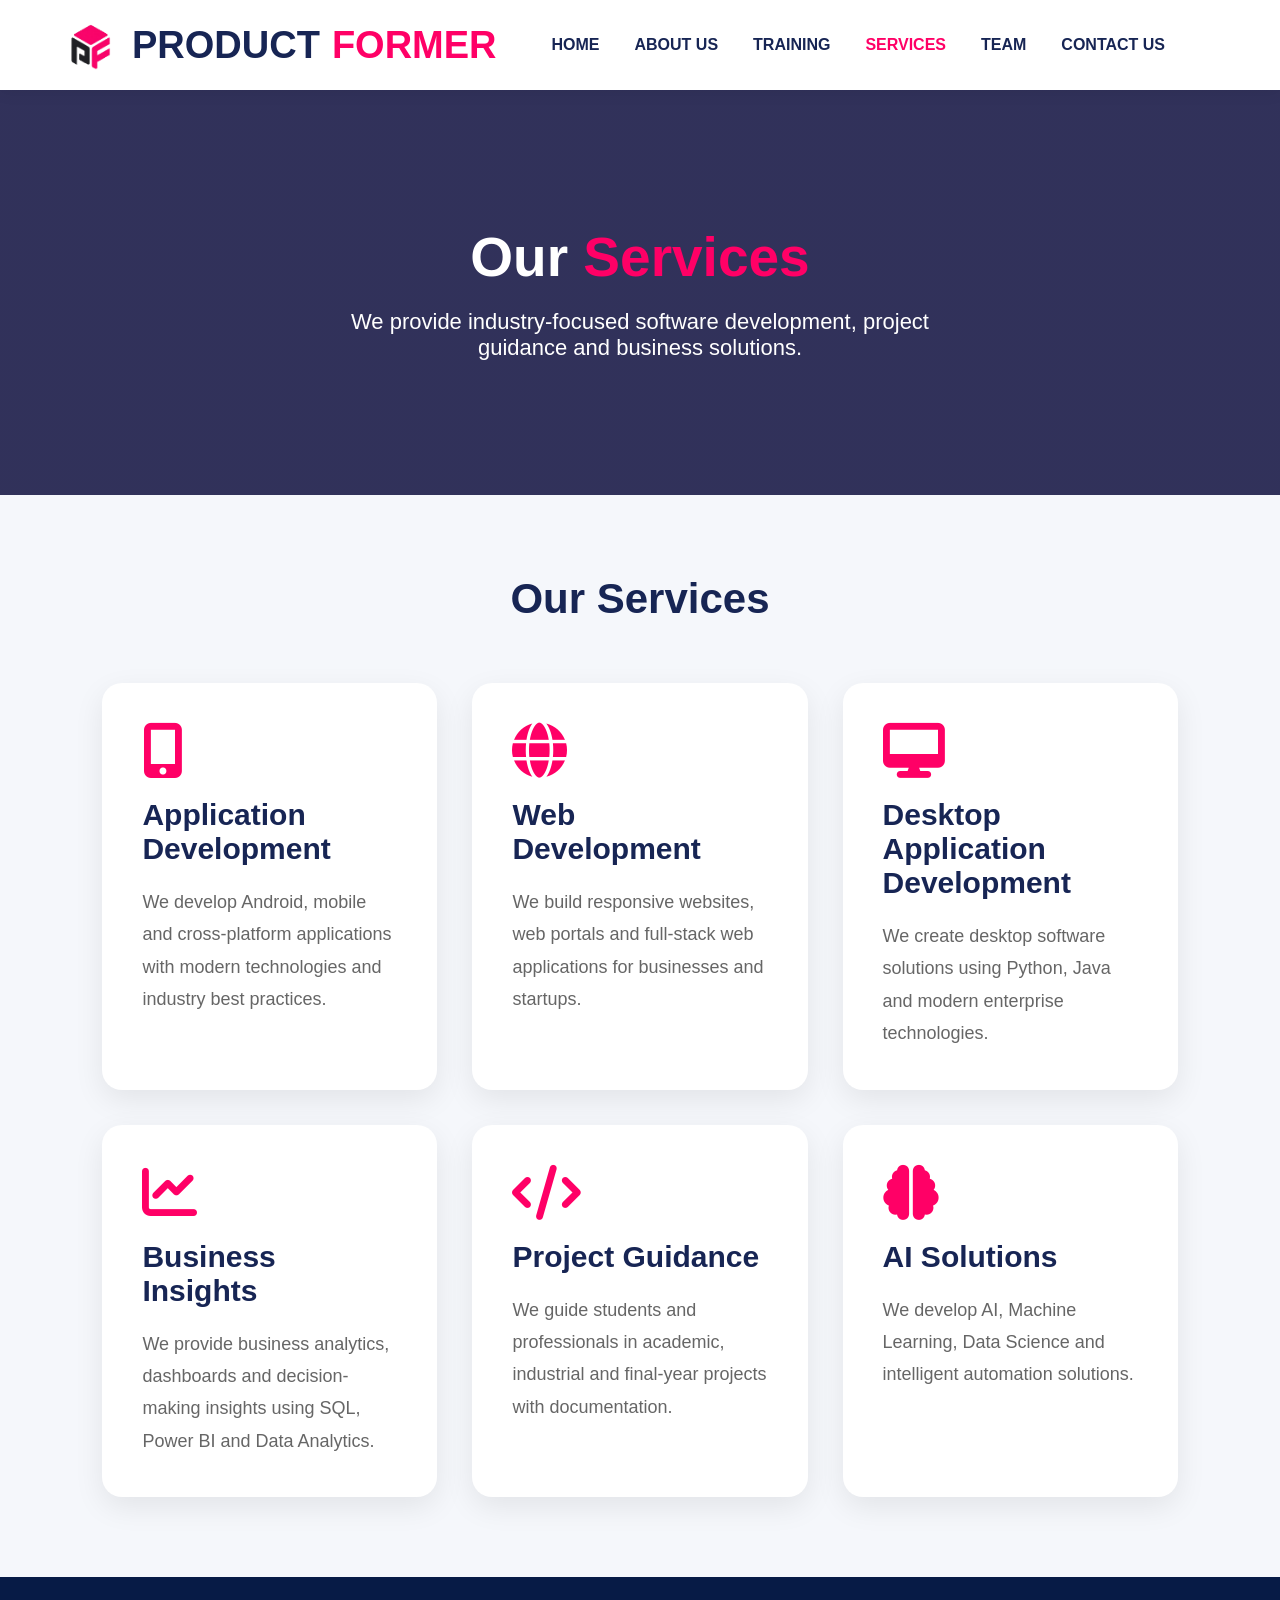
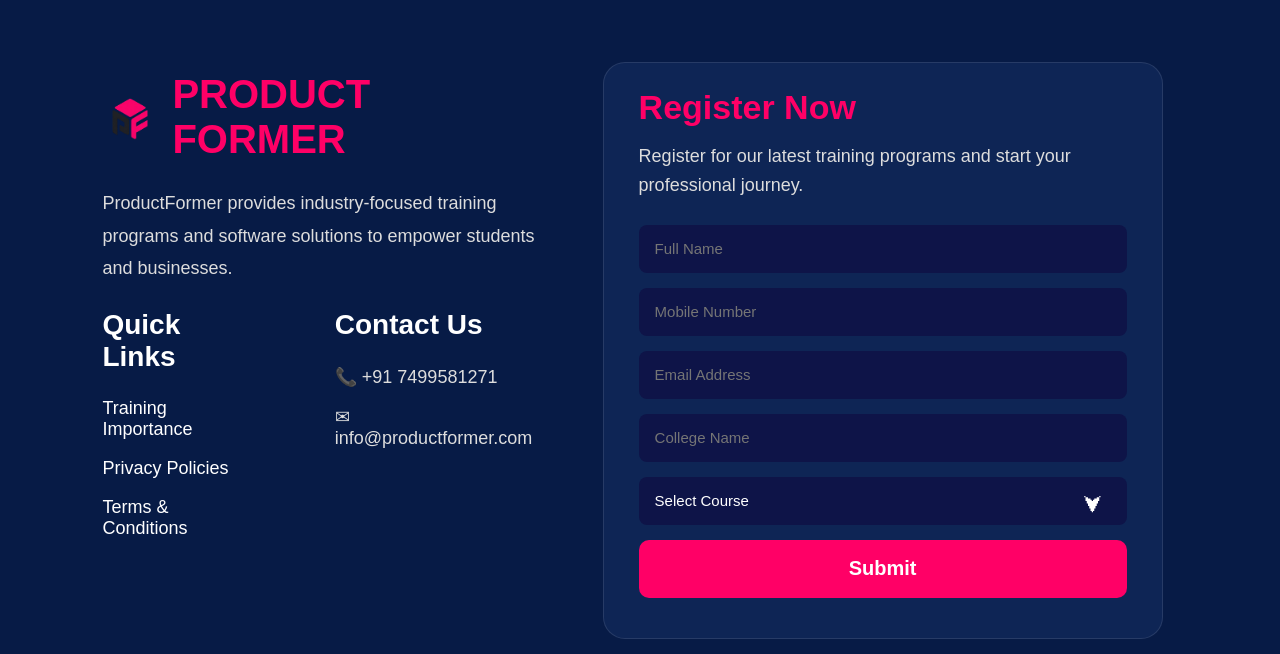
==== commit f9666c33: "Update chnages" ====
--- a/pages/services.html
+++ b/pages/services.html
@@ -251,9 +251,10 @@
 
 <div class="footer-box company-box">
 
-    <h2 class="company-title">
-        ProductFormer
-    </h2>
+    <div class="company-title">
+        <img src="../images/productformer-logo.jpeg" alt="ProductFormer Logo">
+        <span>PRODUCT FORMER</span>
+    </div>
 
     <p class="company-desc">
         ProductFormer provides industry-focused
--- a/css/services.css
+++ b/css/services.css
@@ -207,7 +207,7 @@
 
 .footer{
     background:#071b46;
-    padding:60px 10% 20px;
+    padding:35px 8% 15px;
     color:#fff;
 }
 
@@ -222,14 +222,27 @@
 
 .company-box{
     flex:1;
-    padding-top:30px;    /* moves content slightly down */
+    padding-top:10px;
 }
 
 .company-title{
+    display:flex;
+    align-items:center;
+    margin-bottom:12px;
+    gap:15px;
+
     color:#ff0066;
     font-size:40px;
     font-weight:800;
+
     margin-bottom:25px;
+}
+
+.company-title img{
+    width:55px;
+    height:55px;
+    object-fit:contain;
+    display:block;
 }
 
 .company-desc{
@@ -241,8 +254,8 @@
 
 .footer-info{
     display:flex;
-    gap:120px;
-    margin-top:50px;
+    gap:80px;
+    margin-top:25px;
 }
 
 .footer-links h3,
@@ -272,13 +285,13 @@
     margin:18px 0;
 }
 
-/* RIGHT SIDE REGISTRATION FORM */
+/* ================= REGISTRATION FORM ================= */
 
 .register-section,
 .registration-box{
-    width:500px;               /* wider */
+    width:560px;
     background:#0e2555;
-    padding:35px 40px;
+    padding:25px 35px;
     border-radius:22px;
     margin-right:15px;
     border:1px solid rgba(255,255,255,.1);
@@ -303,7 +316,7 @@
 .registration-box form{
     display:flex;
     flex-direction:column;
-    gap:18px;
+    gap:15px;
 }
 
 .register-section input,
@@ -321,6 +334,7 @@
 
     background:#0e1448;
     color:#fff;
+
     font-size:15px;
 
     box-sizing:border-box;
@@ -340,26 +354,33 @@
 
 .registration-box form::after{
     content:"⮟";
+
     position:absolute;
 
     right:24px;
-    top:268px;   /* adjust if needed */
+    top:268px;
 
     color:#fff;
     font-size:20px;
+
     pointer-events:none;
 }
 
 .submit-btn,
 .register-btn{
     height:58px;
+
     border:none;
     border-radius:10px;
+
     background:#ff0066;
     color:#fff;
+
     font-size:20px;
     font-weight:700;
+
     cursor:pointer;
+
     transition:.3s;
 }
 
@@ -368,30 +389,9 @@
     transform:translateY(-3px);
 }
 
-@media (max-width:1100px){
-
-    .navbar{
-        flex-direction:column;
-        justify-content:center;
-        height:auto;
-        padding:20px;
-    }
-
-    .logo{
-        margin-bottom:20px;
-        font-size:34px;
-    }
-
-    .nav-menu{
-        width:100%;
-        justify-content:center;
-        flex-wrap:wrap;
-        gap:18px;
-    }
-
-    .nav-menu a{
-        font-size:16px;
-    }
+/* ================= FOOTER RESPONSIVE ================= */
+
+@media(max-width:1100px){
 
     .footer-container{
         flex-direction:column;
@@ -664,4 +664,21 @@
     display:block !important;
 
     flex:0 0 60px !important;
+}
+
+.company-title {
+    display: flex;
+    align-items: center;
+    gap: 15px;
+    color: #ff0066;
+    font-size: 40px;
+    font-weight: 800;
+    margin-bottom: 25px;
+}
+
+.company-title img {
+    width: 55px;
+    height: 55px;
+    object-fit: contain;
+    display: block;
 }
